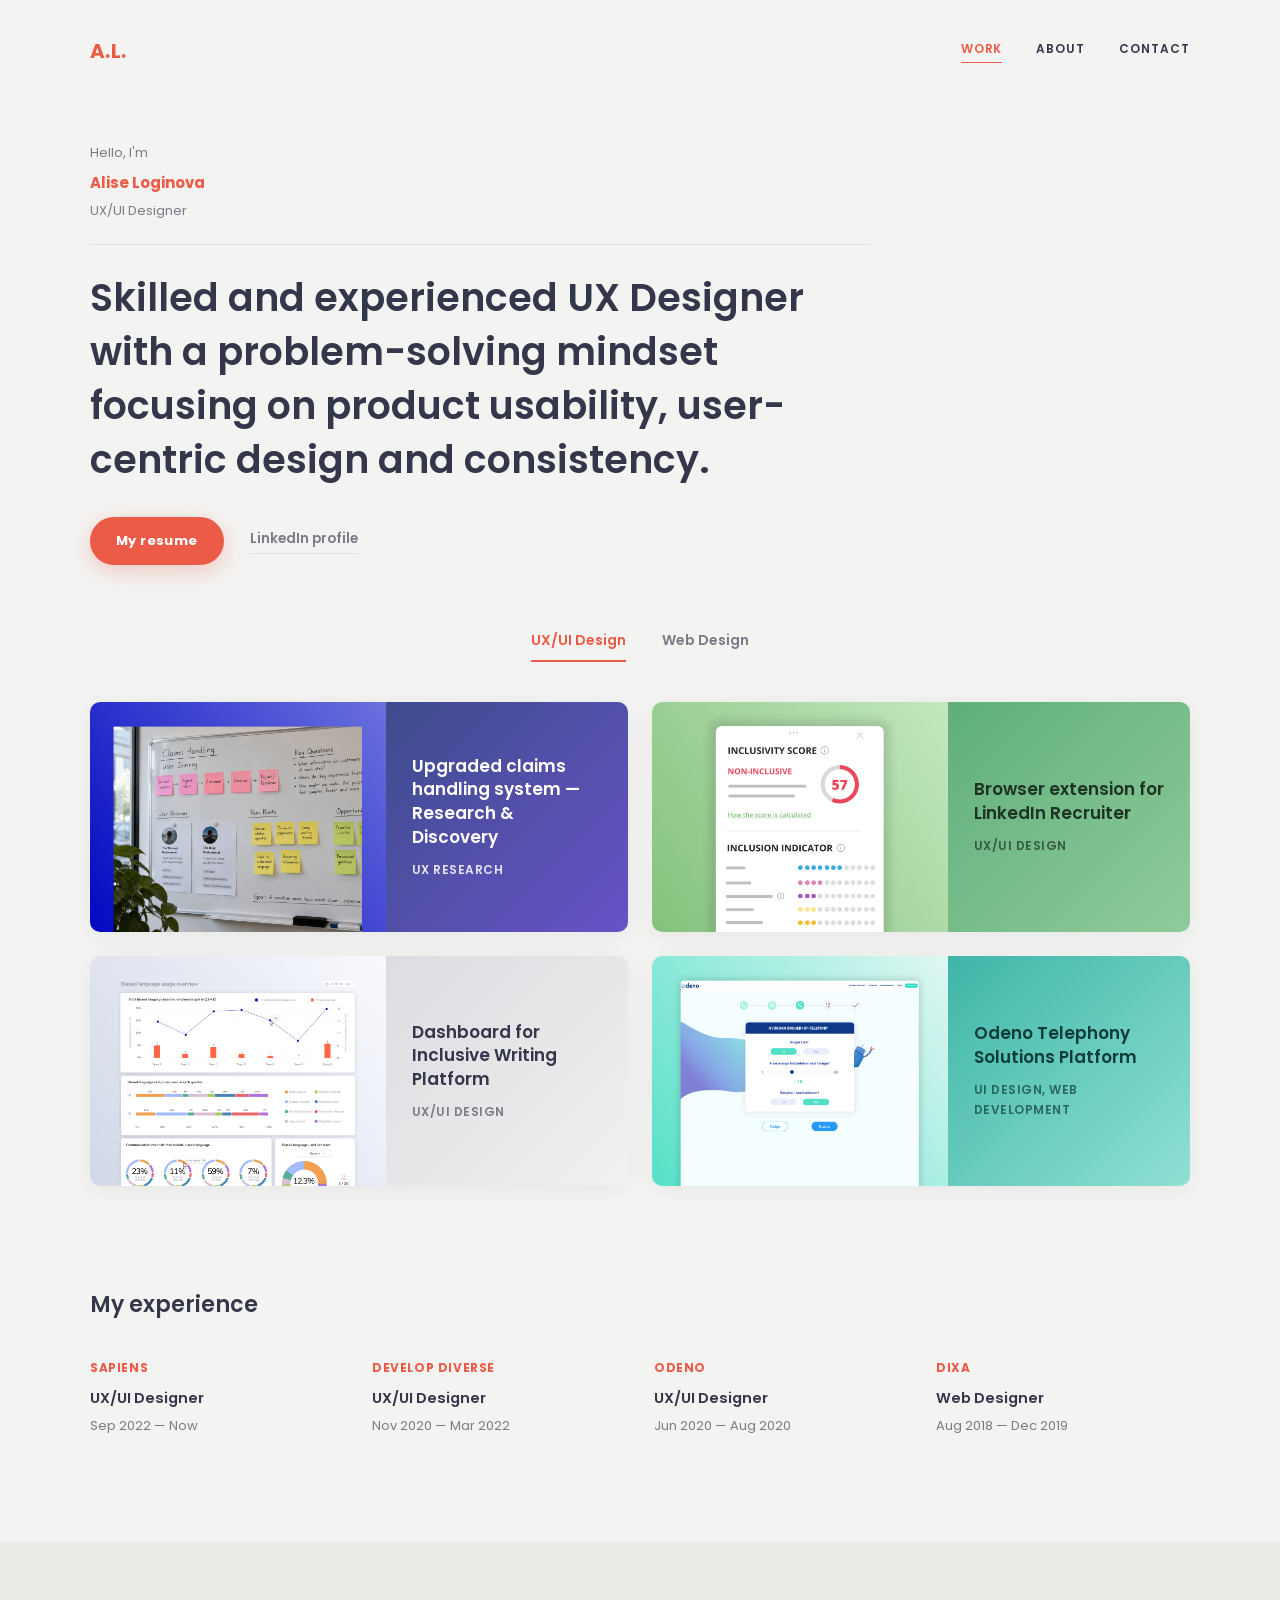
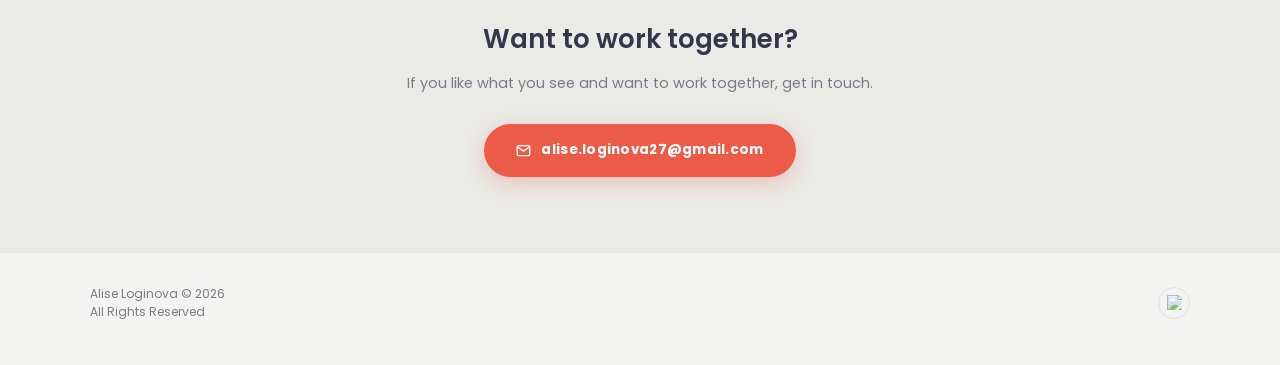
==== index.html @ 1cb98893 "Initial site upload" ====
<!DOCTYPE html>
<html lang="en">
<head>
<meta charset="UTF-8">
<meta name="viewport" content="width=device-width, initial-scale=1.0">
<title>Alise Loginova — UX/UI Designer Portfolio</title>
<meta name="description" content="Skilled and experienced UX Designer with a problem-solving mindset focusing on product usability, user-centric design and consistency.">
<link rel="preconnect" href="https://fonts.googleapis.com">
<link rel="preconnect" href="https://fonts.gstatic.com" crossorigin>
<link href="https://fonts.googleapis.com/css2?family=Poppins:wght@400;500;600;700&display=swap" rel="stylesheet">
<link rel="stylesheet" href="css/style.css">
</head>
<body>

<header class="site-nav">
  <a class="logo" href="index.html">A.L.</a>
  <button class="nav-toggle" aria-label="Menu"><span></span><span></span><span></span></button>
  <nav class="links">
    <a href="index.html" class="active">WORK</a>
    <a href="about.html">ABOUT</a>
    <a href="index.html#contact">CONTACT</a>
  </nav>
</header>

<div class="home-hero reveal">
  <p class="kicker">Hello, I'm</p>
  <p class="name">Alise Loginova</p>
  <p class="role">UX/UI Designer</p>
  <h1 class="headline">Skilled and experienced UX Designer with a problem-solving mindset focusing on product usability, user-centric design and consistency.</h1>
  <div class="cta-row">
    <a class="btn btn-primary" href="https://drive.google.com/file/d/1XTqtVoS4cEbWQ47WANNDWmrMKPoJDRYd/view?usp=sharing" target="_blank" rel="noopener">My resume</a>
    <a class="btn-text" href="https://www.linkedin.com/in/aliseloginova/" target="_blank" rel="noopener">LinkedIn profile</a>
  </div>
</div>

<div class="tabs reveal">
  <button class="active" data-cat="uxui">UX/UI Design</button>
  <button data-cat="web">Web Design</button>
</div>

<div class="project-grid">
  <a class="project-card c1 reveal" data-cat="uxui" href="work/claims-handling-system.html">
    <div class="thumb">
      <img src="images/claims-handling-thumbnail.png" alt="Claims handling system preview">
    </div>
    <div class="info">
      <h3>Upgraded claims handling system — Research &amp; Discovery</h3>
      <span>UX Research</span>
    </div>
  </a>

  <a class="project-card c2 reveal" data-cat="uxui" href="work/linkedin-recruiter-extension.html">
    <div class="thumb">
      <img src="images/linkedin-extension-thumbnail.png" alt="Browser extension for LinkedIn Recruiter preview">
    </div>
    <div class="info">
      <h3>Browser extension for LinkedIn Recruiter</h3>
      <span>UX/UI Design</span>
    </div>
  </a>

  <a class="project-card c3 reveal" data-cat="uxui" href="work/inclusive-writing-dashboard.html">
    <div class="thumb">
      <img src="images/inclusive-dashboard-thumbnail.png" alt="Dashboard for Inclusive Writing Platform preview">
    </div>
    <div class="info">
      <h3>Dashboard for Inclusive Writing Platform</h3>
      <span>UX/UI Design</span>
    </div>
  </a>

  <a class="project-card c4 reveal" data-cat="uxui" href="work/odeno-telephony-platform.html">
    <div class="thumb">
      <img src="images/odeno-thumbnail.png" alt="Odeno Telephony Solutions Platform preview">
    </div>
    <div class="info">
      <h3>Odeno Telephony Solutions Platform</h3>
      <span>UI Design, Web Development</span>
    </div>
  </a>

  <a class="project-card c5 reveal" data-cat="web" href="work/dixa-website.html">
    <div class="thumb">
      <img src="images/dixa-thumbnail.png" alt="Dixa website preview">
    </div>
    <div class="info">
      <h3>Dixa: The Customer Friendship Platform</h3>
      <span>Web Design</span>
    </div>
  </a>

  <a class="project-card c6 reveal" data-cat="web" href="work/fitness-website.html">
    <div class="thumb">
      <img src="images/kp-fitness-thumbnail.png" alt="Personal fitness coach website preview">
    </div>
    <div class="info">
      <h3>Web page for a personal fitness coach</h3>
      <span>Web Design</span>
    </div>
  </a>

  <a class="project-card c7 reveal" data-cat="web" href="work/intercompany-website.html">
    <div class="thumb">
      <img src="images/intercompany-thumbnail.png" alt="Intercompany Software website preview">
    </div>
    <div class="info">
      <h3>Intercompany Software</h3>
      <span>Web Design</span>
    </div>
  </a>

  <a class="project-card c8 reveal" data-cat="web" href="work/proposal-for-dixa-website.html">
    <div class="thumb">
      <img src="images/proposal-for-dixa-thumbnail.png" alt="Landing page design proposal for Dixa preview">
    </div>
    <div class="info">
      <h3>Landing page design proposal for Dixa</h3>
      <span>Web Design</span>
    </div>
  </a>
</div>

<div class="experience reveal">
  <h2>My experience</h2>
  <div class="exp-grid">
    <div class="exp-item">
      <div class="company">Sapiens</div>
      <div class="role">UX/UI Designer</div>
      <div class="dates">Sep 2022 — Now</div>
    </div>
    <div class="exp-item">
      <div class="company">Develop Diverse</div>
      <div class="role">UX/UI Designer</div>
      <div class="dates">Nov 2020 — Mar 2022</div>
    </div>
    <div class="exp-item">
      <div class="company">Odeno</div>
      <div class="role">UX/UI Designer</div>
      <div class="dates">Jun 2020 — Aug 2020</div>
    </div>
    <div class="exp-item">
      <div class="company">Dixa</div>
      <div class="role">Web Designer</div>
      <div class="dates">Aug 2018 — Dec 2019</div>
    </div>
  </div>
</div>

<div class="contact reveal" id="contact">
  <div class="contact-inner">
    <h2>Want to work together?</h2>
    <p>If you like what you see and want to work together, get in touch.</p>
    <a class="email-btn" href="mailto:alise.loginova27@gmail.com">
      <svg viewBox="0 0 24 24" fill="none" stroke="currentColor" stroke-width="2" stroke-linecap="round" stroke-linejoin="round"><path d="M22 6l-10 7L2 6"/><rect x="2" y="4" width="20" height="16" rx="2"/></svg>
      alise.loginova27@gmail.com
    </a>
  </div>
</div>

<footer>
  <span>Alise Loginova © 2026<br>All Rights Reserved</span>
  <a href="https://www.linkedin.com/in/aliseloginova/" target="_blank" rel="noopener">
    <img src="https://cdn.prod.website-files.com/622387faca9a232611ffaea9/62275659bbccc968285bf871_linkedin.svg" alt="LinkedIn">
  </a>
</footer>

<script src="js/main.js"></script>
</body>
</html>
---- css/style.css ----
/* =========================================================
   Alise Loginova — Portfolio
   Shared stylesheet
   ========================================================= */

:root{
  --bg:#F3F3F1;
  --bg-contact:#EAEAE7;
  --card:#FFFFFF;
  --ink:#34364A;
  --ink-soft:#7B7B87;
  --line:#E1E1DD;
  --accent:#EC5B47;
  --accent-dark:#D0432F;
  --shadow:0 4px 24px rgba(52,54,74,0.06);
  --shadow-lg:0 16px 48px rgba(52,54,74,0.14);
  --max:1180px;
  --max-text:640px;
  --r:10px;
}

*{box-sizing:border-box;}
html{scroll-behavior:smooth;}
body{
  margin:0;
  background:var(--bg);
  color:var(--ink);
  font-family:"Poppins",-apple-system,BlinkMacSystemFont,"Segoe UI",sans-serif;
  line-height:1.7;
  font-size:15px;
  -webkit-font-smoothing:antialiased;
  overflow-x:hidden;
}
a{color:inherit;}
img{max-width:100%;display:block;}
button{font-family:inherit;}

/* ---------- REVEAL ON SCROLL ---------- */
.reveal{
  opacity:0;
  transform:translateY(22px);
  transition:opacity .7s cubic-bezier(.22,.61,.36,1), transform .7s cubic-bezier(.22,.61,.36,1);
}
.reveal.in-view{opacity:1;transform:translateY(0);}
.reveal-stagger > *{transition-delay:calc(var(--i, 0) * 80ms);}

/* ---------- NAV ---------- */
header.site-nav{
  position:relative;
  z-index:100;
  display:flex;
  align-items:center;
  justify-content:space-between;
  max-width:var(--max);
  margin:0 auto;
  padding:34px 40px;
}
.logo{
  font-weight:700;
  font-size:20px;
  color:var(--accent);
  text-decoration:none;
  letter-spacing:0.02em;
}
nav.links{
  display:flex;
  gap:34px;
  font-size:12px;
  font-weight:600;
  letter-spacing:0.08em;
}
nav.links a{
  text-decoration:none;
  color:var(--ink);
  padding-bottom:3px;
  border-bottom:1.5px solid transparent;
  transition:color .15s ease, border-color .15s ease;
}
nav.links a:hover,
nav.links a.active{color:var(--accent);border-color:var(--accent);}

.nav-toggle{
  display:none;
  width:36px;height:36px;
  border:none;background:none;
  cursor:pointer;
  flex-direction:column;
  justify-content:center;
  align-items:center;
  gap:5px;
}
.nav-toggle span{
  width:20px;height:2px;
  background:var(--ink);
  border-radius:2px;
  transition:transform .25s ease, opacity .25s ease;
}
.nav-toggle.open span:nth-child(1){transform:translateY(7px) rotate(45deg);}
.nav-toggle.open span:nth-child(2){opacity:0;}
.nav-toggle.open span:nth-child(3){transform:translateY(-7px) rotate(-45deg);}

@media (max-width:720px){
  .nav-toggle{display:flex;}
  nav.links{
    position:fixed;
    inset:0 0 auto 0;
    top:0;
    background:var(--bg);
    flex-direction:column;
    align-items:flex-start;
    padding:100px 32px 40px;
    gap:24px;
    font-size:15px;
    transform:translateY(-100%);
    opacity:0;
    pointer-events:none;
    transition:transform .35s ease, opacity .3s ease;
  }
  nav.links.open{
    transform:translateY(0);
    opacity:1;
    pointer-events:auto;
  }
}

/* ---------- BUTTONS ---------- */
.btn{
  display:inline-flex;
  align-items:center;
  gap:9px;
  font-size:13px;
  font-weight:700;
  letter-spacing:0.03em;
  text-decoration:none;
  padding:13px 26px;
  border-radius:100px;
  transition:background .15s ease, transform .15s ease, border-color .15s ease, color .15s ease;
}
.btn-primary{
  background:var(--accent);
  color:#fff;
  box-shadow:0 6px 20px rgba(236,91,71,0.28);
}
.btn-primary:hover{background:var(--accent-dark);transform:translateY(-1px);}
.btn-ghost{
  background:transparent;
  color:var(--ink);
  border:1px solid var(--line);
}
.btn-ghost:hover{border-color:var(--accent);color:var(--accent);}
.btn-text{
  font-size:13.5px;
  font-weight:600;
  color:var(--ink-soft);
  text-decoration:none;
  display:inline-flex;
  align-items:center;
  gap:6px;
  border-bottom:1.5px solid var(--line);
  padding-bottom:2px;
  transition:color .15s ease, border-color .15s ease;
}
.btn-text:hover{color:var(--accent);border-color:var(--accent);}

/* ---------- SECTION SHELL / LABELS ---------- */
.label{
  display:flex;
  align-items:center;
  gap:8px;
  font-size:12px;
  font-weight:700;
  color:var(--accent);
  letter-spacing:0.08em;
  text-transform:uppercase;
  margin-bottom:16px;
}
.label::before{
  content:"";
  width:14px;
  height:2px;
  background:var(--accent);
  display:inline-block;
  border-radius:2px;
}
.section-title{
  max-width:var(--max);
  margin:0 auto;
  padding:88px 40px 0;
}
.section-title .eyebrow{
  font-size:12px;
  font-weight:700;
  color:var(--accent);
  letter-spacing:0.1em;
  text-transform:uppercase;
  margin-bottom:8px;
}
.section-title h2{
  font-size:24px;
  font-weight:600;
  color:var(--ink);
  margin:0;
  letter-spacing:-0.005em;
}

/* ---------- HERO (case-study / generic) ---------- */
.hero{
  max-width:var(--max);
  margin:0 auto;
  padding:20px 40px 0;
}
.breadcrumb{
  font-size:12px;
  color:var(--ink-soft);
  margin:0 0 22px;
  letter-spacing:0.02em;
}
.breadcrumb a{color:var(--ink-soft);text-decoration:none;}
.breadcrumb a:hover{color:var(--accent);}
.hero h1{
  font-size:30px;
  font-weight:600;
  line-height:1.38;
  max-width:680px;
  margin:0 0 16px;
  color:var(--ink);
  letter-spacing:-0.005em;
}
.hero .tag{
  display:inline-block;
  font-size:12px;
  font-weight:600;
  letter-spacing:0.06em;
  text-transform:uppercase;
  color:var(--accent);
  background:rgba(236,91,71,0.09);
  padding:6px 14px;
  border-radius:100px;
  margin:0;
}

/* ---------- TOP TWO-COL (overview / methods) ---------- */
.top-grid{
  max-width:var(--max);
  margin:0 auto;
  padding:64px 40px 0;
  display:grid;
  grid-template-columns:1.3fr 1fr;
  gap:70px;
}
.top-grid p{
  font-size:14.5px;
  color:var(--ink-soft);
  margin:0 0 14px;
  max-width:440px;
}
.top-grid p:last-child{margin-bottom:0;}
ul.plain-list{
  list-style:none;
  margin:0;
  padding:0;
  font-size:14.5px;
  color:var(--ink);
  display:flex;
  flex-wrap:wrap;
  gap:9px;
}
ul.plain-list li{
  background:var(--card);
  border:1px solid var(--line);
  padding:7px 14px;
  border-radius:100px;
  font-size:13.5px;
}

/* ---------- HERO IMAGE / GENERIC FRAMES ---------- */
.full-figure{
  max-width:var(--max);
  margin:0 auto;
  padding:56px 40px 0;
}
.frame{
  border-radius:var(--r);
  overflow:hidden;
  box-shadow:var(--shadow);
  cursor:zoom-in;
}
.frame img{width:100%;transition:transform .5s ease;}
.frame:hover img{transform:scale(1.015);}
.caption{
  font-size:12.5px;
  color:var(--ink-soft);
  margin-top:12px;
  font-style:italic;
}

/* ---------- LABEL + CONTENT ROW ---------- */
.row{
  max-width:var(--max);
  margin:0 auto;
  padding:44px 40px 0;
  display:grid;
  grid-template-columns:190px 1fr;
  gap:40px;
}
.row.no-top-pad{padding-top:0;}
.row .label{margin-bottom:0;padding-top:2px;}
.row .content{max-width:var(--max-text);}
.row .content p{font-size:14.5px;color:var(--ink-soft);margin:0 0 14px;}
.row .content p:last-child{margin-bottom:0;}
.row .content ul{list-style:none;margin:16px 0 0;padding:0;font-size:14.5px;color:var(--ink-soft);}
.row .content ul li{padding-left:16px;position:relative;margin-bottom:9px;}
.row .content ul li::before{
  content:"";position:absolute;left:0;top:9px;
  width:4px;height:4px;border-radius:50%;background:var(--accent);
}
.row .content ul.numbered{counter-reset:n;}
.row .content ul.numbered li{padding-left:22px;}
.row .content ul.numbered li::before{
  counter-increment:n;content:counter(n);
  width:auto;height:auto;border-radius:0;background:none;
  color:var(--accent);font-weight:700;font-size:13px;top:0;
}
.sub-label{font-size:13px;font-weight:600;color:var(--ink);margin-bottom:12px;text-transform:none;letter-spacing:0;}

.row figure{margin:26px 0 0;}
.persona-grid{display:grid;grid-template-columns:1fr 1fr;gap:16px;margin-top:24px;}
.image-grid-2{display:grid;grid-template-columns:1fr 1fr;gap:16px;margin-top:20px;}

/* ---------- CALLOUT CARD ---------- */
.callout{
  background:var(--card);
  border:1px solid var(--line);
  border-radius:var(--r);
  padding:26px 28px;
}
.callout .sub-label{margin-bottom:14px;}
.callout ul{margin:0 !important;}

/* ---------- USER STORIES / KEY-VALUE TABLE ---------- */
.stories{
  border:1px solid var(--line);
  border-radius:var(--r);
  overflow:hidden;
  margin-top:28px;
  background:var(--card);
}
.stories-head{
  display:grid;grid-template-columns:1fr 1fr;
  background:rgba(236,91,71,0.06);
  font-size:12px;font-weight:700;letter-spacing:0.04em;text-transform:uppercase;color:var(--accent);
}
.stories-head div{padding:14px 20px;}
.stories-row{display:grid;grid-template-columns:1fr 1fr;font-size:14px;color:var(--ink-soft);border-top:1px solid var(--line);}
.stories-row div{padding:13px 20px;}
.stories-row div:first-child{border-right:1px solid var(--line);}

/* ---------- FLOW / TWO COL IMAGE + TEXT ---------- */
.flow-grid{
  max-width:var(--max);
  margin:0 auto;
  padding:40px 40px 0;
  display:grid;
  grid-template-columns:1.35fr 1fr;
  gap:52px;
  align-items:start;
}
.flow-grid p{font-size:14.5px;color:var(--ink-soft);margin:0;}

/* ---------- NEXT STEPS / NUMBERED STEP LIST ---------- */
.next-steps{max-width:var(--max);margin:0 auto;padding:36px 40px 0;}
.next-steps p.intro{font-size:14.5px;color:var(--ink-soft);max-width:640px;margin:0 0 26px;}
ol.steps{list-style:none;counter-reset:step;margin:0;padding:0;max-width:660px;}
ol.steps li{
  counter-increment:step;display:flex;align-items:flex-start;gap:16px;
  font-size:14.5px;color:var(--ink-soft);padding:14px 0;border-top:1px solid var(--line);
}
ol.steps li:first-child{border-top:none;}
ol.steps li::before{
  content:counter(step);flex:0 0 auto;width:24px;height:24px;border-radius:50%;
  border:1.5px solid var(--accent);color:var(--accent);font-size:12px;font-weight:700;
  display:flex;align-items:center;justify-content:center;margin-top:1px;
}

/* ---------- PROCESS PILLS (Double Diamond etc.) ---------- */
.process-track{
  max-width:var(--max);margin:0 auto;padding:16px 40px 0;
  display:flex;flex-wrap:wrap;gap:10px;
}
.process-track span{
  font-size:12.5px;font-weight:600;color:var(--ink-soft);
  background:var(--card);border:1px solid var(--line);
  padding:8px 16px;border-radius:100px;
}
.process-track span.current{color:var(--accent);border-color:var(--accent);background:rgba(236,91,71,0.07);}

/* ---------- CONTACT ---------- */
.contact{background:var(--bg-contact);margin-top:104px;padding:76px 40px;text-align:center;}
.contact-inner{max-width:var(--max);margin:0 auto;}
.contact h2{font-size:26px;font-weight:600;color:var(--ink);margin:0 0 10px;}
.contact p{font-size:14.5px;color:var(--ink-soft);margin:0 0 28px;}
.email-btn{
  display:inline-flex;align-items:center;gap:10px;
  background:var(--accent);color:#fff;font-size:13.5px;font-weight:700;letter-spacing:0.02em;
  text-decoration:none;padding:15px 32px;border-radius:100px;
  box-shadow:0 6px 20px rgba(236,91,71,0.28);
  transition:background .15s ease, transform .15s ease;
}
.email-btn:hover{background:var(--accent-dark);transform:translateY(-1px);}
.email-btn svg{width:15px;height:15px;flex:0 0 auto;}

/* ---------- FOOTER ---------- */
footer{
  display:flex;align-items:center;justify-content:space-between;
  max-width:var(--max);margin:0 auto;padding:32px 40px 44px;
  font-size:12px;color:var(--ink-soft);line-height:1.5;
}
footer a{
  display:flex;align-items:center;justify-content:center;width:32px;height:32px;
  border-radius:50%;border:1px solid var(--line);
  transition:border-color .15s ease, background .15s ease;
}
footer a:hover{border-color:var(--accent);background:rgba(236,91,71,0.06);}
footer img{width:15px;height:15px;opacity:.7;}

/* =========================================================
   HOMEPAGE
   ========================================================= */
.home-hero{max-width:var(--max);margin:0 auto;padding:40px 40px 0;}
.home-hero .kicker{font-size:13px;color:var(--ink-soft);margin:0 0 6px;}
.home-hero .name{font-size:15px;font-weight:700;color:var(--accent);margin:0 0 4px;}
.home-hero .role{font-size:13px;color:var(--ink-soft);margin:0 0 22px;}
.home-hero .headline{
  font-size:clamp(26px,3.4vw,38px);
  font-weight:600;
  line-height:1.42;
  max-width:780px;
  color:var(--ink);
  margin:0 0 30px;
  border-top:1px solid var(--line);
  padding-top:26px;
}
.home-hero .cta-row{display:flex;align-items:center;gap:26px;flex-wrap:wrap;}

/* filter tabs */
.tabs{
  max-width:var(--max);margin:0 auto;
  padding:64px 40px 0;
  display:flex;gap:36px;justify-content:center;
  font-size:14px;font-weight:600;color:var(--ink-soft);
}
.tabs button{
  background:none;border:none;cursor:pointer;color:inherit;
  font:inherit;padding:0 0 8px;border-bottom:2px solid transparent;
  transition:color .15s ease, border-color .15s ease;
}
.tabs button.active{color:var(--accent);border-color:var(--accent);}
.tabs button:hover{color:var(--accent);}

/* project grid */
.project-grid{
  max-width:var(--max);margin:0 auto;
  padding:40px 40px 0;
  display:grid;grid-template-columns:1fr 1fr;gap:24px;
}
.project-card{
  display:flex;
  border-radius:var(--r);
  overflow:hidden;
  text-decoration:none;
  box-shadow:var(--shadow);
  transition:box-shadow .25s ease, transform .25s ease;
  min-height:230px;
}
.project-card:hover{box-shadow:var(--shadow-lg);transform:translateY(-3px);}
.project-card .thumb{
  flex:1 1 55%;
  overflow:hidden;
  background:#fff;
  display:flex;align-items:center;justify-content:center;
}
.project-card .thumb img{
  width:100%;height:100%;object-fit:cover;
  transition:transform .5s ease;
}
.project-card:hover .thumb img{transform:scale(1.06);}
.project-card .info{
  flex:1 1 45%;
  padding:28px 26px;
  display:flex;flex-direction:column;justify-content:center;
  color:#fff;
}
.project-card .info h3{font-size:17px;font-weight:600;line-height:1.4;margin:0 0 10px;}
.project-card .info span{font-size:12px;font-weight:600;letter-spacing:0.04em;text-transform:uppercase;opacity:.85;}

.project-card.c1 .info{background:linear-gradient(135deg,#3E4C8C,#6753C7);}
.project-card.c2 .info{background:linear-gradient(135deg,#5FAF7A,#8FCB9B);color:#1E3324;}
.project-card.c2 .info span{opacity:.7;}
.project-card.c3 .info{background:linear-gradient(135deg,#DCDCE2,#F1F1F0);color:#34364A;}
.project-card.c3 .info span{opacity:.6;}
.project-card.c4 .info{background:linear-gradient(135deg,#3FB6A8,#8FE0D3);color:#0F3D37;}
.project-card.c4 .info span{opacity:.7;}

.project-card.c5 .info{background:linear-gradient(135deg,#8C5FBF,#C77DD1);}
.project-card.c5 .info span{opacity:.8;}

.project-card.c6 .info{background:linear-gradient(135deg,#1E9E7C,#6FD4A8);}
.project-card.c6 .info span{opacity:.8;}

.project-card.c7 .info{background:linear-gradient(135deg,#3A4A5C,#6E7F92);}
.project-card.c7 .info span{opacity:.8;}

.project-card.c8 .info{background:linear-gradient(135deg,#5B4FE0,#8E85F0);}
.project-card.c8 .info span{opacity:.8;}

.empty-tab{
  grid-column:1 / -1;
  text-align:center;
  padding:60px 20px;
  color:var(--ink-soft);
  font-size:14px;
}

/* experience */
.experience{max-width:var(--max);margin:0 auto;padding:100px 40px 0;}
.experience h2{font-size:22px;font-weight:600;margin:0 0 34px;}
.exp-grid{display:grid;grid-template-columns:repeat(4,1fr);gap:28px;}
.exp-item .company{font-size:12px;font-weight:700;color:var(--accent);letter-spacing:0.05em;text-transform:uppercase;margin-bottom:8px;}
.exp-item .role{font-size:14.5px;font-weight:600;margin-bottom:4px;}
.exp-item .dates{font-size:13px;color:var(--ink-soft);}

/* =========================================================
   ABOUT PAGE
   ========================================================= */
.about-hero{
  max-width:var(--max);margin:0 auto;padding:20px 40px 0;
  display:grid;grid-template-columns:1fr 0.9fr;gap:60px;align-items:center;
}
.about-hero .kicker{font-size:13px;color:var(--accent);font-weight:700;letter-spacing:0.06em;text-transform:uppercase;margin:0 0 14px;}
.about-hero h1{font-size:30px;font-weight:600;line-height:1.5;margin:0 0 28px;color:var(--ink);}
.about-hero .frame{aspect-ratio:4/5;}
.about-hero .frame img{width:100%;height:100%;object-fit:cover;}
.about-hero .portrait{
  aspect-ratio:4/5;
  max-width:300px;
  margin-left:auto;
  border-radius:var(--r);
  overflow:hidden;
  box-shadow:var(--shadow);
}
.about-hero .portrait img{width:100%;height:100%;object-fit:cover;}
.about-hero .cta-row{display:flex;gap:26px;align-items:center;flex-wrap:wrap;}

.about-grid{
  max-width:var(--max);margin:0 auto;padding:100px 40px 0;
  display:grid;grid-template-columns:1fr 1fr;gap:70px;
}
.about-grid h3{font-size:18px;font-weight:600;margin:0 0 16px;}
.about-grid p{font-size:14.5px;color:var(--ink-soft);margin:0;}

.skills-section{max-width:var(--max);margin:0 auto;padding:90px 40px 0;}
.skills-cols{display:grid;grid-template-columns:1fr 1fr;gap:60px;}
.chip-row{display:flex;flex-wrap:wrap;gap:10px;margin-top:18px;}
.chip-row span{
  background:var(--card);border:1px solid var(--line);
  font-size:13px;padding:8px 16px;border-radius:100px;color:var(--ink);
}

.quote-block{
  max-width:var(--max);margin:90px auto 0;padding:0 40px;
}
.quote-card{
  background:var(--card);
  border:1px solid var(--line);
  border-radius:var(--r);
  padding:44px 48px;
  position:relative;
}
.quote-card .mark{font-size:52px;color:var(--accent);opacity:.25;line-height:1;margin:0 0 10px;font-family:Georgia,serif;}
.quote-card p{font-size:16px;line-height:1.75;color:var(--ink);margin:0 0 18px;}
.quote-card .who{font-size:13px;color:var(--ink-soft);font-weight:600;}

/* =========================================================
   LIGHTBOX
   ========================================================= */
.lightbox{
  position:fixed;inset:0;
  background:rgba(30,30,38,0.88);
  display:flex;align-items:center;justify-content:center;
  padding:40px;
  opacity:0;pointer-events:none;
  transition:opacity .25s ease;
  z-index:1000;
}
.lightbox.open{opacity:1;pointer-events:auto;}
.lightbox img{
  max-width:100%;max-height:100%;
  border-radius:8px;
  transform:scale(.96);
  transition:transform .25s ease;
  box-shadow:0 20px 60px rgba(0,0,0,0.4);
}
.lightbox.open img{transform:scale(1);}
.lightbox-close{
  position:absolute;top:28px;right:34px;
  width:40px;height:40px;border-radius:50%;
  background:rgba(255,255,255,0.1);
  border:1px solid rgba(255,255,255,0.25);
  color:#fff;font-size:18px;line-height:1;
  cursor:pointer;
}

/* =========================================================
   RESPONSIVE
   ========================================================= */
@media (max-width:900px){
  .about-hero{grid-template-columns:1fr;gap:32px;}
  .about-hero .frame{max-width:340px;}
  .about-hero .portrait{margin-left:0;}
  .about-grid{grid-template-columns:1fr;gap:36px;padding-top:70px;}
  .skills-cols{grid-template-columns:1fr;gap:30px;}
  .exp-grid{grid-template-columns:1fr 1fr;gap:26px;}
  .project-grid{grid-template-columns:1fr;}
  .project-card{flex-direction:column;min-height:0;}
  .project-card .thumb{height:200px;}
}
@media (max-width:820px){
  .top-grid{grid-template-columns:1fr;gap:32px;}
  .row{grid-template-columns:1fr;gap:14px;}
  .persona-grid, .image-grid-2{grid-template-columns:1fr;}
  .flow-grid{grid-template-columns:1fr;gap:22px;}
  .stories-head,.stories-row{grid-template-columns:1fr;}
  .stories-row div:first-child{border-right:none;border-bottom:1px solid var(--line);}
  .exp-grid{grid-template-columns:1fr 1fr;}
  .tabs{flex-wrap:wrap;gap:20px;}
  header.site-nav,.hero,.top-grid,.full-figure,.section-title,.row,.flow-grid,
  .next-steps,.contact,footer,.home-hero,.tabs,.project-grid,.experience,
  .about-hero,.about-grid,.skills-section,.quote-block,.process-track{
    padding-left:22px;padding-right:22px;
  }
}
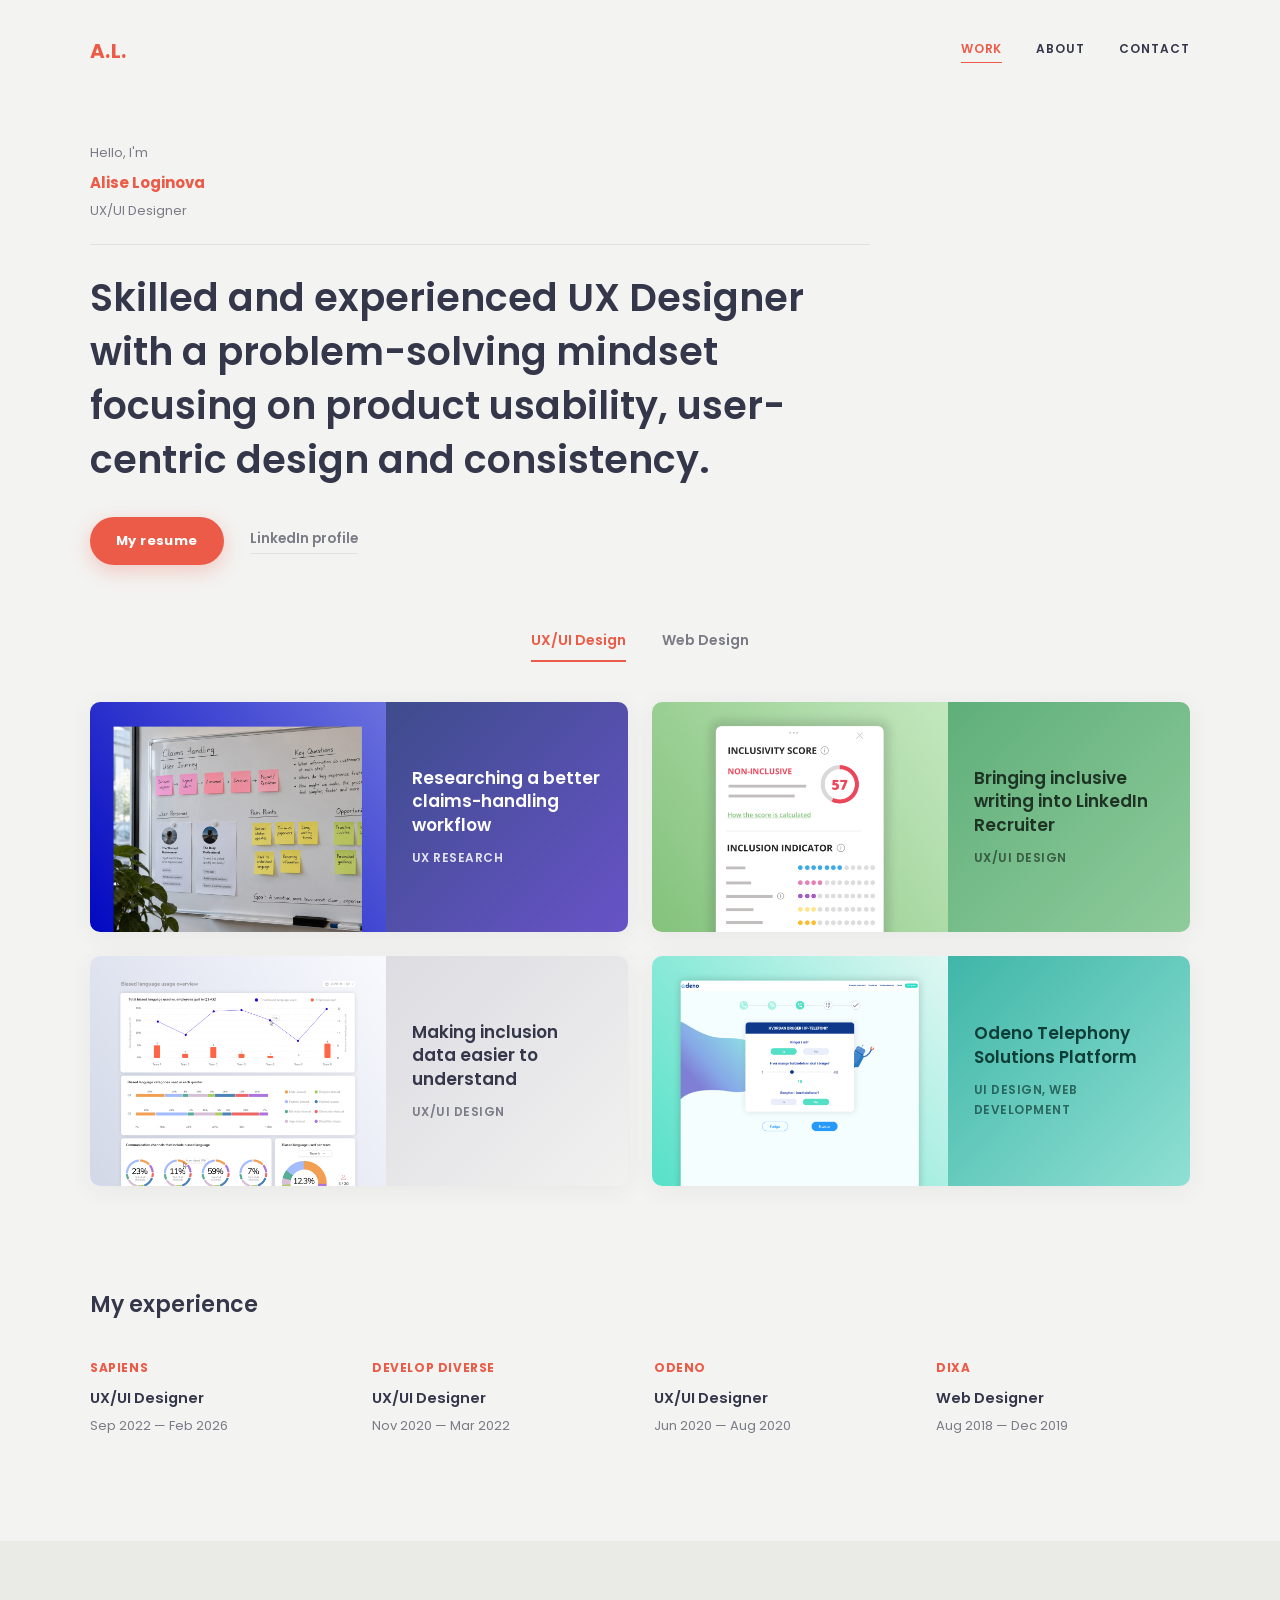
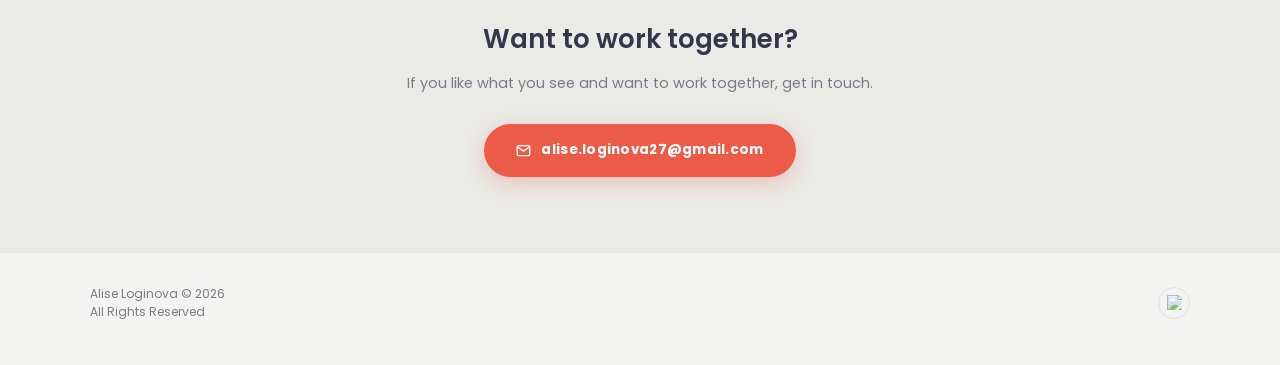
==== commit c3b1a0a8: "Update index.html Cases names upgrade" ====
--- a/index.html
+++ b/index.html
@@ -44,7 +44,7 @@
       <img src="images/claims-handling-thumbnail.png" alt="Claims handling system preview">
     </div>
     <div class="info">
-      <h3>Upgraded claims handling system — Research &amp; Discovery</h3>
+      <h3>Researching a better claims-handling workflow</h3>
       <span>UX Research</span>
     </div>
   </a>
@@ -54,7 +54,8 @@
       <img src="images/linkedin-extension-thumbnail.png" alt="Browser extension for LinkedIn Recruiter preview">
     </div>
     <div class="info">
-      <h3>Browser extension for LinkedIn Recruiter</h3>
+      <h3>Bringing inclusive writing into LinkedIn Recruiter
+</h3>
       <span>UX/UI Design</span>
     </div>
   </a>
@@ -64,7 +65,7 @@
       <img src="images/inclusive-dashboard-thumbnail.png" alt="Dashboard for Inclusive Writing Platform preview">
     </div>
     <div class="info">
-      <h3>Dashboard for Inclusive Writing Platform</h3>
+      <h3>Making inclusion data easier to understand</h3>
       <span>UX/UI Design</span>
     </div>
   </a>
@@ -126,7 +127,7 @@
     <div class="exp-item">
       <div class="company">Sapiens</div>
       <div class="role">UX/UI Designer</div>
-      <div class="dates">Sep 2022 — Now</div>
+      <div class="dates">Sep 2022 — Feb 2026</div>
     </div>
     <div class="exp-item">
       <div class="company">Develop Diverse</div>
